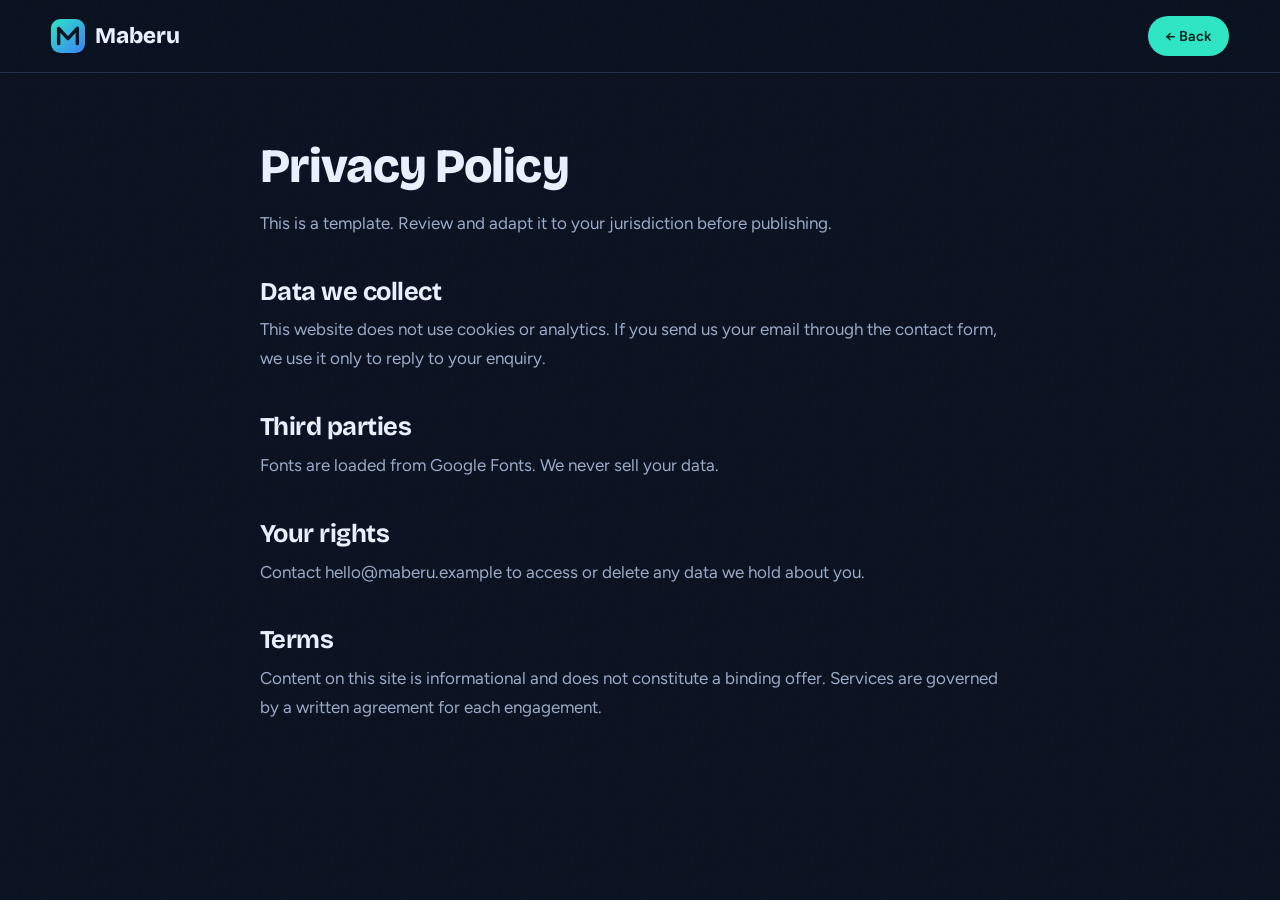
==== privacy.html @ a10a84b3 "first commit Co-authored-by: Copilot <223556219+Copilot@users.noreply.github.com>" ====
<!DOCTYPE html>
<html lang="en">
<head>
  <meta charset="utf-8">
  <meta name="viewport" content="width=device-width, initial-scale=1">
  <title>Privacy &amp; Terms | Maberu</title>
  <meta name="robots" content="noindex">
  <link rel="icon" href="assets/logo.svg" type="image/svg+xml">
  <link href="https://fonts.googleapis.com/css2?family=Bricolage+Grotesque:opsz,wght@12..96,700;12..96,800&family=Figtree:wght@400;600&display=swap" rel="stylesheet">
  <link rel="stylesheet" href="styles.css">
</head>
<body>
<header class="site-header scrolled"><div class="wrap header-inner"><a class="brand" href="index.html"><img src="assets/logo.svg" alt="" width="34" height="34"><span>Maberu</span></a><a class="btn btn-sm" href="index.html">← Back</a></div></header>
<main class="wrap legal">
  <h1>Privacy Policy</h1>
  <p>This is a template. Review and adapt it to your jurisdiction before publishing.</p>
  <h2>Data we collect</h2>
  <p>This website does not use cookies or analytics. If you send us your email through the contact form, we use it only to reply to your enquiry.</p>
  <h2>Third parties</h2>
  <p>Fonts are loaded from Google Fonts. We never sell your data.</p>
  <h2>Your rights</h2>
  <p>Contact hello@maberu.example to access or delete any data we hold about you.</p>
  <h2 id="terms">Terms</h2>
  <p>Content on this site is informational and does not constitute a binding offer. Services are governed by a written agreement for each engagement.</p>
</main>
</body>
</html>
---- styles.css ----
:root{
  --bg:#0b1220;--bg2:#0f192d;--ink:#eaf1ff;--muted:#9bacc9;--line:#22304d;
  --teal:#2ee6c5;--blue:#3b82f6;--amber:#ffb84d;
  --display:'Bricolage Grotesque',Georgia,serif;--body:'Figtree',Georgia,serif;
  --r:20px;
}
*{box-sizing:border-box;margin:0}
html{scroll-behavior:smooth;scroll-padding-top:80px}
body{background:var(--bg);color:var(--ink);font-family:var(--body);line-height:1.7;font-size:17px;overflow-x:hidden}
body::before{content:"";position:fixed;inset:0;pointer-events:none;opacity:.05;z-index:100;
  background-image:url("data:image/svg+xml;utf8,<svg xmlns='http://www.w3.org/2000/svg' width='120' height='120'><filter id='n'><feTurbulence baseFrequency='.9' numOctaves='2'/></filter><rect width='120' height='120' filter='url(%23n)'/></svg>")}
a{color:inherit;text-decoration:none}
.wrap{width:min(1180px,92%);margin:auto}
h1,h2,h3,h4{font-family:var(--display);line-height:1.1;letter-spacing:-.02em}
h2{font-size:clamp(2.2rem,5vw,3.8rem);max-width:16ch;margin-bottom:3rem}
h3{font-size:1.35rem;margin-bottom:.5rem}
.muted{color:var(--muted)}
.eyebrow{font-size:.8rem;letter-spacing:.16em;text-transform:uppercase;color:var(--teal);font-weight:600;margin-bottom:1.2rem}

/* header */
.site-header{position:fixed;inset:0 0 auto;z-index:50;transition:background .3s,backdrop-filter .3s,border-color .3s;border-bottom:1px solid transparent}
.site-header.scrolled{background:rgba(11,18,32,.8);backdrop-filter:blur(14px);border-color:var(--line)}
.header-inner{display:flex;align-items:center;justify-content:space-between;height:72px}
.brand{display:flex;align-items:center;gap:.6rem;font-family:var(--display);font-weight:800;font-size:1.4rem}
.brand img{transition:transform .5s}.brand:hover img{transform:rotate(-12deg) scale(1.1)}
.nav{display:flex;align-items:center;gap:2rem;font-weight:500;font-size:.95rem}
.nav a:not(.btn){color:var(--muted);transition:color .2s}.nav a:not(.btn):hover{color:var(--ink)}
.menu-btn{display:none;background:none;border:0;width:40px;height:40px;cursor:pointer}
.menu-btn span{display:block;height:2px;background:var(--ink);margin:7px 8px}

/* buttons */
.btn{display:inline-flex;align-items:center;gap:.6rem;background:var(--teal);color:#06231d;font-weight:600;padding:.8rem 1.5rem;border-radius:999px;border:0;cursor:pointer;font:inherit;font-weight:600;transition:transform .2s,box-shadow .2s}
.btn:hover{transform:translateY(-2px) scale(1.03);box-shadow:0 10px 30px -6px rgba(46,230,197,.6)}
.btn-sm{padding:.5rem 1.1rem;font-size:.9rem}
.btn-lg{padding:1rem 1.9rem;font-size:1.05rem}
.btn-xl{padding:1.2rem 2.4rem;font-size:1.2rem}
.btn-ghost{background:transparent;color:var(--ink);border:1px solid var(--line)}
.btn-ghost:hover{box-shadow:none;border-color:var(--teal)}
:focus-visible{outline:2px solid var(--amber);outline-offset:3px}

/* hero */
.hero{position:relative;padding:150px 0 40px;overflow:hidden}
.mesh{position:absolute;inset:0;z-index:-1;background:
  radial-gradient(600px 400px at 85% 10%,rgba(59,130,246,.35),transparent 70%),
  radial-gradient(500px 400px at 10% 60%,rgba(46,230,197,.18),transparent 70%),
  linear-gradient(var(--line) 1px,transparent 1px) 0 0/60px 60px,
  linear-gradient(90deg,var(--line) 1px,transparent 1px) 0 0/60px 60px;
  -webkit-mask-image:linear-gradient(#000 40%,transparent);mask-image:linear-gradient(#000 40%,transparent)}
.hero-grid{display:grid;grid-template-columns:1.15fr .85fr;gap:3rem;align-items:center}
h1{font-size:clamp(2.8rem,7vw,5.8rem);font-weight:800;margin-bottom:1.5rem}
h1 .w{display:inline-block;margin-right:.25em;opacity:0;transform:translateY(30px);animation:up .7s var(--d) cubic-bezier(.2,.8,.2,1) forwards}
.grad{background:linear-gradient(90deg,var(--teal),var(--blue));-webkit-background-clip:text;background-clip:text;color:transparent}
.sub{font-size:1.2rem;color:var(--muted);max-width:54ch;margin-bottom:2rem}
.cta-row{display:flex;gap:1rem;flex-wrap:wrap;margin-bottom:2.5rem}
.proof{list-style:none;padding:0;display:flex;gap:2.5rem;flex-wrap:wrap}
.proof strong{display:block;font-family:var(--display);font-size:3rem;line-height:1;color:var(--teal)}
.proof span{font-size:.85rem;color:var(--muted)}
.reveal{opacity:0;transform:translateY(28px);transition:opacity .8s var(--d,0ms),transform .8s var(--d,0ms)}
.reveal.in{opacity:1;transform:none}
.hero .reveal{animation:up .8s var(--d) forwards;transition:none}
@keyframes up{to{opacity:1;transform:none}}

/* mock */
.mock{position:relative;transform:perspective(1200px) rotateY(-10deg) rotateX(4deg)}
.window{background:linear-gradient(160deg,#16233f,#0d1628);border:1px solid var(--line);border-radius:var(--r);padding:1rem;box-shadow:0 40px 80px -20px rgba(0,0,0,.7),0 0 80px -20px rgba(46,230,197,.3)}
.bar{display:flex;align-items:center;gap:6px;margin-bottom:1rem}
.bar i{width:10px;height:10px;border-radius:50%;background:#33466c}
.bar b{margin-left:.6rem;font-size:.75rem;color:var(--muted);font-weight:500}
.kpis{display:grid;grid-template-columns:repeat(3,1fr);gap:.6rem}
.kpis div{background:rgba(255,255,255,.04);border-radius:12px;padding:.6rem .8rem}
.kpis small{display:block;font-size:.65rem;color:var(--muted)}
.kpis strong{font-family:var(--display);font-size:1.5rem}
.chart{width:100%;margin:.8rem 0}
.rows{list-style:none;padding:0;font-size:.8rem}
.rows li{display:flex;align-items:center;gap:.5rem;padding:.5rem 0;border-top:1px solid var(--line)}
.rows em{margin-left:auto;font-style:normal;color:var(--muted)}
.dot{width:8px;height:8px;border-radius:50%}.ok{background:var(--teal)}.wait{background:var(--amber)}
.chip{position:absolute;background:#0b1220;border:1px solid var(--teal);padding:.5rem .9rem;border-radius:999px;font-size:.8rem;box-shadow:0 10px 30px rgba(0,0,0,.5);animation:float 5s ease-in-out infinite}
.c1{top:-18px;right:-10px}.c2{bottom:-16px;left:-24px;animation-delay:-2.5s;border-color:var(--blue)}
@keyframes float{50%{transform:translateY(-10px)}}
.stack{display:flex;flex-wrap:wrap;gap:.7rem 2rem;justify-content:center;margin-top:5rem;padding:1.5rem 0;border-top:1px solid var(--line);color:var(--muted);font-family:var(--display);font-weight:500}

/* sections */
.section{padding:7rem 0}
.alt{background:var(--bg2);clip-path:polygon(0 3vw,100% 0,100% calc(100% - 3vw),0 100%);padding:10rem 0}
.bento{display:grid;grid-template-columns:repeat(4,1fr);gap:1.2rem}
.card{background:linear-gradient(160deg,rgba(255,255,255,.05),rgba(255,255,255,.01));border:1px solid var(--line);border-radius:var(--r);padding:1.8rem;transition:transform .3s,border-color .3s}
.card:hover{transform:translateY(-6px);border-color:var(--teal)}
.card.big{grid-column:span 2;grid-row:span 2;background:linear-gradient(160deg,rgba(46,230,197,.15),rgba(59,130,246,.08))}
.card.wide{grid-column:span 2}
.card p{color:var(--muted);font-size:.97rem}
.ico{width:48px;height:48px;border-radius:14px;display:grid;place-items:center;font-size:1.4rem;color:#06231d;background:linear-gradient(135deg,var(--teal),var(--blue));margin-bottom:1.2rem;transition:transform .3s}
.card:hover .ico{transform:rotate(-8deg) scale(1.1)}
.cases{display:grid;grid-template-columns:repeat(2,1fr);gap:1.2rem}
.case{padding:2rem;border-left:3px solid var(--teal);background:rgba(255,255,255,.03);border-radius:0 var(--r) var(--r) 0}
.case p{color:var(--muted)}
.tag{font-size:.72rem;text-transform:uppercase;letter-spacing:.12em;color:var(--amber);font-weight:600}
.steps{list-style:none;padding:0;display:grid;grid-template-columns:repeat(4,1fr);gap:1.5rem}
.steps b{font-family:var(--display);font-size:4rem;color:transparent;-webkit-text-stroke:1px var(--teal);line-height:1}
.steps p{color:var(--muted);font-size:.95rem}
.quotes{display:grid;grid-template-columns:repeat(3,1fr);gap:1.5rem}
.quote{background:rgba(255,255,255,.04);border:1px solid var(--line);border-radius:var(--r);padding:2rem;position:relative;transition:transform .3s}
.quote:nth-child(2){margin-top:2rem}.quote:hover{transform:translateY(-6px)}
.quote::before{content:"“";position:absolute;top:-.1em;right:1rem;font-family:var(--display);font-size:7rem;color:var(--teal);opacity:.25}
blockquote{font-size:1.1rem;margin-bottom:1.5rem}
figcaption{display:flex;gap:.8rem;align-items:center}
figcaption small{display:block;color:var(--muted)}
.av{width:44px;height:44px;border-radius:50%;display:grid;place-items:center;font-weight:700;font-size:.85rem;color:var(--ink);background:var(--bg);border:2px solid var(--teal)}
.faq-grid{display:grid;grid-template-columns:.8fr 1.2fr;gap:4rem}
.faq-grid h2{margin-bottom:1rem}
.muted a{color:var(--teal);text-decoration:underline}
details{border-bottom:1px solid var(--line);padding:1.2rem 0}
summary{cursor:pointer;font-family:var(--display);font-weight:700;font-size:1.15rem;list-style:none;display:flex;justify-content:space-between;gap:1rem;transition:color .2s}
summary::-webkit-details-marker{display:none}
summary::after{content:"+";color:var(--teal);font-size:1.6rem;line-height:1;transition:transform .3s}
details[open] summary::after{transform:rotate(45deg)}
summary:hover{color:var(--teal)}
details p{color:var(--muted);margin-top:.8rem;animation:up .4s forwards;opacity:0;transform:translateY(-6px)}

/* final */
.final{padding:9rem 0;text-align:center;position:relative;overflow:hidden;background:radial-gradient(700px 400px at 50% 100%,rgba(46,230,197,.3),transparent 70%),linear-gradient(135deg,#102447,#0b1220)}
.final h2{margin:0 auto 1rem;max-width:18ch;font-size:clamp(2.6rem,6vw,4.8rem)}
.final p{color:var(--muted);font-size:1.2rem;margin-bottom:2.5rem}
.lead{display:flex;gap:.8rem;justify-content:center;flex-wrap:wrap}
.lead input{padding:1.1rem 1.5rem;border-radius:999px;border:1px solid var(--line);background:rgba(255,255,255,.06);color:var(--ink);font:inherit;min-width:min(340px,100%)}
.micro{list-style:none;padding:0;display:flex;gap:1.5rem;justify-content:center;flex-wrap:wrap;margin-top:2rem;color:var(--muted);font-size:.95rem}

.footer{background:#070c17;padding:4rem 0 1.5rem;font-size:.95rem;position:relative}
.footer::before{content:"";position:absolute;top:0;left:0;right:0;height:1px;background:linear-gradient(90deg,transparent,var(--teal),transparent)}
.foot-grid{display:grid;grid-template-columns:1.5fr 1fr 1.2fr 1fr;gap:2rem}
.foot-grid h4{font-size:1rem;margin-bottom:.8rem}
.foot-grid a,.foot-grid span{display:block;color:var(--muted);margin-bottom:.4rem;transition:color .2s}
.foot-grid a:hover{color:var(--teal)}
.social{display:flex;gap:.6rem}
.social a{width:40px;height:40px;border:1px solid var(--line);border-radius:50%;display:grid;place-items:center;margin:0;transition:transform .3s,background .3s}
.social a:hover{transform:rotate(12deg) scale(1.1);background:var(--teal);color:#06231d}
.bottom{display:flex;justify-content:space-between;flex-wrap:wrap;gap:1rem;margin-top:3rem;padding-top:1.5rem;border-top:1px solid var(--line);color:var(--muted);font-size:.85rem}
.bottom a:hover{color:var(--teal)}

.legal{padding:140px 0 5rem;max-width:760px}
.legal h1{font-size:3rem;margin-bottom:1rem}.legal h2{font-size:1.6rem;margin:2.5rem 0 .6rem}.legal p{color:var(--muted)}

@media(max-width:900px){
  .hero-grid,.faq-grid{grid-template-columns:1fr}
  .mock{transform:none;max-width:480px}
  .bento,.steps{grid-template-columns:1fr 1fr}
  .quotes,.cases{grid-template-columns:1fr}.quote:nth-child(2){margin-top:0}
  .foot-grid{grid-template-columns:1fr 1fr}
  .menu-btn{display:block}
  .nav{position:fixed;inset:72px 0 auto;flex-direction:column;background:var(--bg);padding:2rem;border-bottom:1px solid var(--line);transform:translateY(-130%);transition:transform .3s}
  .nav.open{transform:none}
}
@media(max-width:560px){.bento,.steps{grid-template-columns:1fr}.card.big,.card.wide{grid-column:auto;grid-row:auto}}
@media(prefers-reduced-motion:reduce){*{animation:none!important;transition:none!important}.reveal,h1 .w{opacity:1!important;transform:none!important}}
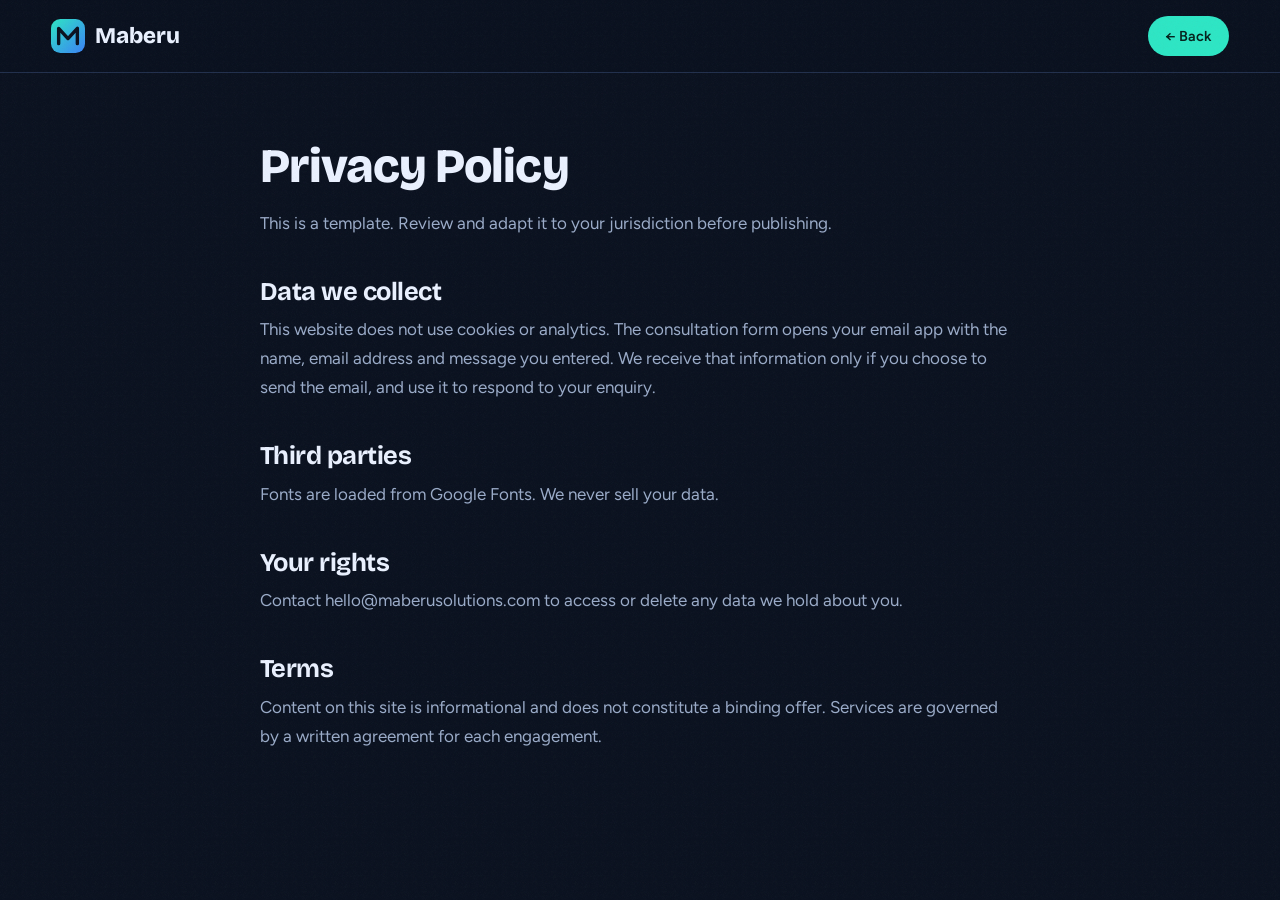
==== commit f9e02a5d: "Update Maberu contact form and footer Co-authored-by: Copilot <223556219+Copilot@users.noreply.githu" ====
--- a/privacy.html
+++ b/privacy.html
@@ -15,11 +15,11 @@
   <h1>Privacy Policy</h1>
   <p>This is a template. Review and adapt it to your jurisdiction before publishing.</p>
   <h2>Data we collect</h2>
-  <p>This website does not use cookies or analytics. If you send us your email through the contact form, we use it only to reply to your enquiry.</p>
+  <p>This website does not use cookies or analytics. The consultation form opens your email app with the name, email address and message you entered. We receive that information only if you choose to send the email, and use it to respond to your enquiry.</p>
   <h2>Third parties</h2>
   <p>Fonts are loaded from Google Fonts. We never sell your data.</p>
   <h2>Your rights</h2>
-  <p>Contact hello@maberu.example to access or delete any data we hold about you.</p>
+  <p>Contact hello@maberusolutions.com to access or delete any data we hold about you.</p>
   <h2 id="terms">Terms</h2>
   <p>Content on this site is informational and does not constitute a binding offer. Services are governed by a written agreement for each engagement.</p>
 </main>
--- a/styles.css
+++ b/styles.css
@@ -121,8 +121,13 @@
 .final{padding:9rem 0;text-align:center;position:relative;overflow:hidden;background:radial-gradient(700px 400px at 50% 100%,rgba(46,230,197,.3),transparent 70%),linear-gradient(135deg,#102447,#0b1220)}
 .final h2{margin:0 auto 1rem;max-width:18ch;font-size:clamp(2.6rem,6vw,4.8rem)}
 .final p{color:var(--muted);font-size:1.2rem;margin-bottom:2.5rem}
-.lead{display:flex;gap:.8rem;justify-content:center;flex-wrap:wrap}
-.lead input{padding:1.1rem 1.5rem;border-radius:999px;border:1px solid var(--line);background:rgba(255,255,255,.06);color:var(--ink);font:inherit;min-width:min(340px,100%)}
+.lead{display:grid;grid-template-columns:1fr;gap:.65rem;text-align:left;width:min(620px,100%);margin:0 auto}
+.lead label{font-size:.92rem;font-weight:600}
+.lead input,.lead textarea{padding:.9rem 1.1rem;border-radius:12px;border:1px solid var(--line);background:rgba(255,255,255,.06);color:var(--ink);font:inherit;width:100%;margin-bottom:.4rem}
+.lead textarea{resize:vertical;min-height:130px}
+.lead input::placeholder{color:var(--muted)}
+.lead .btn{justify-self:center;margin-top:.5rem}
+.form-note{text-align:center;font-size:.9rem!important;margin:.1rem 0 0!important}
 .micro{list-style:none;padding:0;display:flex;gap:1.5rem;justify-content:center;flex-wrap:wrap;margin-top:2rem;color:var(--muted);font-size:.95rem}
 
 .footer{background:#070c17;padding:4rem 0 1.5rem;font-size:.95rem;position:relative}
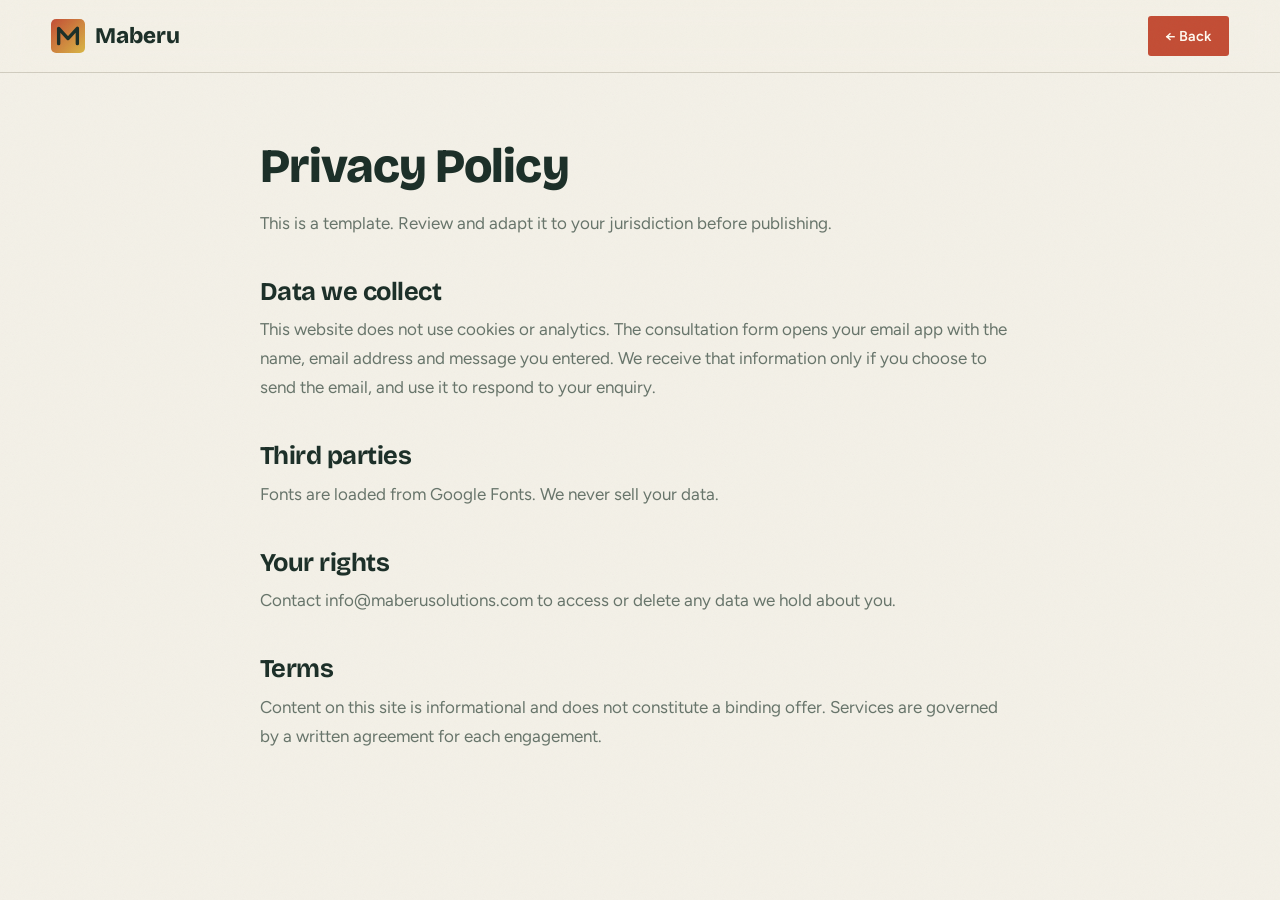
==== commit b1568fe5: "Use info@ email and animate hero dashboard mockup - Replace hello@maberusolutions.com with info@mabe" ====
--- a/privacy.html
+++ b/privacy.html
@@ -19,7 +19,7 @@
   <h2>Third parties</h2>
   <p>Fonts are loaded from Google Fonts. We never sell your data.</p>
   <h2>Your rights</h2>
-  <p>Contact hello@maberusolutions.com to access or delete any data we hold about you.</p>
+  <p>Contact info@maberusolutions.com to access or delete any data we hold about you.</p>
   <h2 id="terms">Terms</h2>
   <p>Content on this site is informational and does not constitute a binding offer. Services are governed by a written agreement for each engagement.</p>
 </main>
--- a/styles.css
+++ b/styles.css
@@ -1,13 +1,13 @@
 :root{
-  --bg:#0b1220;--bg2:#0f192d;--ink:#eaf1ff;--muted:#9bacc9;--line:#22304d;
-  --teal:#2ee6c5;--blue:#3b82f6;--amber:#ffb84d;
+  --bg:#f3f0e7;--bg2:#e8e4d8;--ink:#1d3029;--muted:#68756b;--line:#d0ccbf;
+  --teal:#c34e36;--blue:#526b50;--amber:#d9b746;
   --display:'Bricolage Grotesque',Georgia,serif;--body:'Figtree',Georgia,serif;
-  --r:20px;
+  --r:8px;
 }
 *{box-sizing:border-box;margin:0}
 html{scroll-behavior:smooth;scroll-padding-top:80px}
 body{background:var(--bg);color:var(--ink);font-family:var(--body);line-height:1.7;font-size:17px;overflow-x:hidden}
-body::before{content:"";position:fixed;inset:0;pointer-events:none;opacity:.05;z-index:100;
+body::before{content:"";position:fixed;inset:0;pointer-events:none;opacity:.025;z-index:100;
   background-image:url("data:image/svg+xml;utf8,<svg xmlns='http://www.w3.org/2000/svg' width='120' height='120'><filter id='n'><feTurbulence baseFrequency='.9' numOctaves='2'/></filter><rect width='120' height='120' filter='url(%23n)'/></svg>")}
 a{color:inherit;text-decoration:none}
 .wrap{width:min(1180px,92%);margin:auto}
@@ -19,7 +19,7 @@
 
 /* header */
 .site-header{position:fixed;inset:0 0 auto;z-index:50;transition:background .3s,backdrop-filter .3s,border-color .3s;border-bottom:1px solid transparent}
-.site-header.scrolled{background:rgba(11,18,32,.8);backdrop-filter:blur(14px);border-color:var(--line)}
+.site-header.scrolled{background:rgba(243,240,231,.92);backdrop-filter:blur(14px);border-color:var(--line)}
 .header-inner{display:flex;align-items:center;justify-content:space-between;height:72px}
 .brand{display:flex;align-items:center;gap:.6rem;font-family:var(--display);font-weight:800;font-size:1.4rem}
 .brand img{transition:transform .5s}.brand:hover img{transform:rotate(-12deg) scale(1.1)}
@@ -29,27 +29,26 @@
 .menu-btn span{display:block;height:2px;background:var(--ink);margin:7px 8px}
 
 /* buttons */
-.btn{display:inline-flex;align-items:center;gap:.6rem;background:var(--teal);color:#06231d;font-weight:600;padding:.8rem 1.5rem;border-radius:999px;border:0;cursor:pointer;font:inherit;font-weight:600;transition:transform .2s,box-shadow .2s}
-.btn:hover{transform:translateY(-2px) scale(1.03);box-shadow:0 10px 30px -6px rgba(46,230,197,.6)}
+.btn{display:inline-flex;align-items:center;gap:.6rem;background:var(--teal);color:#fffaf0;font-weight:600;padding:.8rem 1.5rem;border-radius:3px;border:0;cursor:pointer;font:inherit;font-weight:600;transition:transform .2s,box-shadow .2s}
+.btn:hover{transform:translateY(-2px);box-shadow:5px 5px 0 var(--amber)}
 .btn-sm{padding:.5rem 1.1rem;font-size:.9rem}
 .btn-lg{padding:1rem 1.9rem;font-size:1.05rem}
 .btn-xl{padding:1.2rem 2.4rem;font-size:1.2rem}
-.btn-ghost{background:transparent;color:var(--ink);border:1px solid var(--line)}
+.btn-ghost{background:transparent;color:var(--ink);border:1px solid var(--ink)}
 .btn-ghost:hover{box-shadow:none;border-color:var(--teal)}
 :focus-visible{outline:2px solid var(--amber);outline-offset:3px}
 
 /* hero */
 .hero{position:relative;padding:150px 0 40px;overflow:hidden}
 .mesh{position:absolute;inset:0;z-index:-1;background:
-  radial-gradient(600px 400px at 85% 10%,rgba(59,130,246,.35),transparent 70%),
-  radial-gradient(500px 400px at 10% 60%,rgba(46,230,197,.18),transparent 70%),
-  linear-gradient(var(--line) 1px,transparent 1px) 0 0/60px 60px,
-  linear-gradient(90deg,var(--line) 1px,transparent 1px) 0 0/60px 60px;
-  -webkit-mask-image:linear-gradient(#000 40%,transparent);mask-image:linear-gradient(#000 40%,transparent)}
+  radial-gradient(ellipse at 92% 9%,rgba(217,183,70,.22),transparent 27%),
+  linear-gradient(90deg,transparent 0 49.8%,rgba(29,48,41,.07) 49.9% 50.1%,transparent 50.2%),
+  repeating-linear-gradient(0deg,transparent 0 39px,rgba(29,48,41,.055) 40px);
+  -webkit-mask-image:linear-gradient(#000 45%,transparent);mask-image:linear-gradient(#000 45%,transparent)}
 .hero-grid{display:grid;grid-template-columns:1.15fr .85fr;gap:3rem;align-items:center}
 h1{font-size:clamp(2.8rem,7vw,5.8rem);font-weight:800;margin-bottom:1.5rem}
 h1 .w{display:inline-block;margin-right:.25em;opacity:0;transform:translateY(30px);animation:up .7s var(--d) cubic-bezier(.2,.8,.2,1) forwards}
-.grad{background:linear-gradient(90deg,var(--teal),var(--blue));-webkit-background-clip:text;background-clip:text;color:transparent}
+.grad{color:var(--teal);background:none}
 .sub{font-size:1.2rem;color:var(--muted);max-width:54ch;margin-bottom:2rem}
 .cta-row{display:flex;gap:1rem;flex-wrap:wrap;margin-bottom:2.5rem}
 .proof{list-style:none;padding:0;display:flex;gap:2.5rem;flex-wrap:wrap}
@@ -62,20 +61,27 @@
 
 /* mock */
 .mock{position:relative;transform:perspective(1200px) rotateY(-10deg) rotateX(4deg)}
-.window{background:linear-gradient(160deg,#16233f,#0d1628);border:1px solid var(--line);border-radius:var(--r);padding:1rem;box-shadow:0 40px 80px -20px rgba(0,0,0,.7),0 0 80px -20px rgba(46,230,197,.3)}
+.window{background:#203a32;color:#f3f0e7;border:1px solid #203a32;border-radius:var(--r);padding:1rem;box-shadow:12px 12px 0 rgba(29,48,41,.14)}
 .bar{display:flex;align-items:center;gap:6px;margin-bottom:1rem}
-.bar i{width:10px;height:10px;border-radius:50%;background:#33466c}
-.bar b{margin-left:.6rem;font-size:.75rem;color:var(--muted);font-weight:500}
+.bar i{width:10px;height:10px;border-radius:50%;background:#718777}
+.bar b{margin-left:.6rem;font-size:.75rem;color:#c5d0c4;font-weight:500}
 .kpis{display:grid;grid-template-columns:repeat(3,1fr);gap:.6rem}
-.kpis div{background:rgba(255,255,255,.04);border-radius:12px;padding:.6rem .8rem}
-.kpis small{display:block;font-size:.65rem;color:var(--muted)}
+.kpis div{background:rgba(243,240,231,.09);border-radius:4px;padding:.6rem .8rem}
+.kpis small{display:block;font-size:.65rem;color:#c5d0c4}
 .kpis strong{font-family:var(--display);font-size:1.5rem}
 .chart{width:100%;margin:.8rem 0}
 .rows{list-style:none;padding:0;font-size:.8rem}
-.rows li{display:flex;align-items:center;gap:.5rem;padding:.5rem 0;border-top:1px solid var(--line)}
-.rows em{margin-left:auto;font-style:normal;color:var(--muted)}
+.rows li{display:flex;align-items:center;gap:.5rem;padding:.5rem 0;border-top:1px solid rgba(243,240,231,.16)}
+.rows em{margin-left:auto;font-style:normal;color:#c5d0c4}
 .dot{width:8px;height:8px;border-radius:50%}.ok{background:var(--teal)}.wait{background:var(--amber)}
-.chip{position:absolute;background:#0b1220;border:1px solid var(--teal);padding:.5rem .9rem;border-radius:999px;font-size:.8rem;box-shadow:0 10px 30px rgba(0,0,0,.5);animation:float 5s ease-in-out infinite}
+.kpis strong{display:inline-block;transition:color .4s}.kpis strong.bump{color:#d9b746}
+.rows{height:7.5rem;overflow:hidden}
+.rows li.new{animation:rowIn .6s cubic-bezier(.2,.8,.2,1)}
+.rows em{transition:color .4s}.rows em.flash{color:#d9b746}
+@keyframes rowIn{from{opacity:0;transform:translateY(-12px)}}
+.chip.ping{animation:float 5s ease-in-out infinite,ping .6s ease-out}
+@keyframes ping{40%{box-shadow:0 0 0 6px rgba(217,183,70,.35),4px 4px 0 rgba(29,48,41,.15)}}
+.chip{position:absolute;background:var(--bg);border:1px solid var(--teal);padding:.5rem .9rem;border-radius:3px;font-size:.8rem;box-shadow:4px 4px 0 rgba(29,48,41,.15);animation:float 5s ease-in-out infinite}
 .c1{top:-18px;right:-10px}.c2{bottom:-16px;left:-24px;animation-delay:-2.5s;border-color:var(--blue)}
 @keyframes float{50%{transform:translateY(-10px)}}
 .stack{display:flex;flex-wrap:wrap;gap:.7rem 2rem;justify-content:center;margin-top:5rem;padding:1.5rem 0;border-top:1px solid var(--line);color:var(--muted);font-family:var(--display);font-weight:500}
@@ -84,28 +90,29 @@
 .section{padding:7rem 0}
 .alt{background:var(--bg2);clip-path:polygon(0 3vw,100% 0,100% calc(100% - 3vw),0 100%);padding:10rem 0}
 .bento{display:grid;grid-template-columns:repeat(4,1fr);gap:1.2rem}
-.card{background:linear-gradient(160deg,rgba(255,255,255,.05),rgba(255,255,255,.01));border:1px solid var(--line);border-radius:var(--r);padding:1.8rem;transition:transform .3s,border-color .3s}
+.card{background:rgba(255,255,255,.48);border:1px solid var(--line);border-radius:var(--r);padding:1.8rem;transition:transform .3s,border-color .3s}
 .card:hover{transform:translateY(-6px);border-color:var(--teal)}
-.card.big{grid-column:span 2;grid-row:span 2;background:linear-gradient(160deg,rgba(46,230,197,.15),rgba(59,130,246,.08))}
+.card.big{grid-column:span 2;grid-row:span 2;background:#e4e6d9}
 .card.wide{grid-column:span 2}
 .card p{color:var(--muted);font-size:.97rem}
-.ico{width:48px;height:48px;border-radius:14px;display:grid;place-items:center;font-size:1.4rem;color:#06231d;background:linear-gradient(135deg,var(--teal),var(--blue));margin-bottom:1.2rem;transition:transform .3s}
+.ico{width:48px;height:48px;border-radius:3px;display:grid;place-items:center;font-size:1.4rem;color:#fffaf0;background:var(--blue);margin-bottom:1.2rem;transition:transform .3s}
+.card:nth-child(3n) .ico{background:var(--teal)}
 .card:hover .ico{transform:rotate(-8deg) scale(1.1)}
 .cases{display:grid;grid-template-columns:repeat(2,1fr);gap:1.2rem}
-.case{padding:2rem;border-left:3px solid var(--teal);background:rgba(255,255,255,.03);border-radius:0 var(--r) var(--r) 0}
+.case{padding:2rem;border-left:3px solid var(--teal);background:rgba(255,255,255,.5);border-radius:0 var(--r) var(--r) 0}
 .case p{color:var(--muted)}
 .tag{font-size:.72rem;text-transform:uppercase;letter-spacing:.12em;color:var(--amber);font-weight:600}
 .steps{list-style:none;padding:0;display:grid;grid-template-columns:repeat(4,1fr);gap:1.5rem}
 .steps b{font-family:var(--display);font-size:4rem;color:transparent;-webkit-text-stroke:1px var(--teal);line-height:1}
 .steps p{color:var(--muted);font-size:.95rem}
 .quotes{display:grid;grid-template-columns:repeat(3,1fr);gap:1.5rem}
-.quote{background:rgba(255,255,255,.04);border:1px solid var(--line);border-radius:var(--r);padding:2rem;position:relative;transition:transform .3s}
+.quote{background:rgba(255,255,255,.58);border:1px solid var(--line);border-radius:var(--r);padding:2rem;position:relative;transition:transform .3s}
 .quote:nth-child(2){margin-top:2rem}.quote:hover{transform:translateY(-6px)}
-.quote::before{content:"“";position:absolute;top:-.1em;right:1rem;font-family:var(--display);font-size:7rem;color:var(--teal);opacity:.25}
+.quote::before{content:"“";position:absolute;top:-.1em;right:1rem;font-family:var(--display);font-size:7rem;color:var(--teal);opacity:.18}
 blockquote{font-size:1.1rem;margin-bottom:1.5rem}
 figcaption{display:flex;gap:.8rem;align-items:center}
 figcaption small{display:block;color:var(--muted)}
-.av{width:44px;height:44px;border-radius:50%;display:grid;place-items:center;font-weight:700;font-size:.85rem;color:var(--ink);background:var(--bg);border:2px solid var(--teal)}
+.av{width:44px;height:44px;border-radius:50%;display:grid;place-items:center;font-weight:700;font-size:.85rem;color:var(--ink);background:#e3ddc9;border:2px solid var(--teal)}
 .faq-grid{display:grid;grid-template-columns:.8fr 1.2fr;gap:4rem}
 .faq-grid h2{margin-bottom:1rem}
 .muted a{color:var(--teal);text-decoration:underline}
@@ -118,23 +125,23 @@
 details p{color:var(--muted);margin-top:.8rem;animation:up .4s forwards;opacity:0;transform:translateY(-6px)}
 
 /* final */
-.final{padding:9rem 0;text-align:center;position:relative;overflow:hidden;background:radial-gradient(700px 400px at 50% 100%,rgba(46,230,197,.3),transparent 70%),linear-gradient(135deg,#102447,#0b1220)}
+.final{padding:9rem 0;text-align:center;position:relative;overflow:hidden;background:#203a32;color:#f3f0e7}
 .final h2{margin:0 auto 1rem;max-width:18ch;font-size:clamp(2.6rem,6vw,4.8rem)}
-.final p{color:var(--muted);font-size:1.2rem;margin-bottom:2.5rem}
+.final p{color:#d0d8c9;font-size:1.2rem;margin-bottom:2.5rem}
 .lead{display:grid;grid-template-columns:1fr;gap:.65rem;text-align:left;width:min(620px,100%);margin:0 auto}
 .lead label{font-size:.92rem;font-weight:600}
-.lead input,.lead textarea{padding:.9rem 1.1rem;border-radius:12px;border:1px solid var(--line);background:rgba(255,255,255,.06);color:var(--ink);font:inherit;width:100%;margin-bottom:.4rem}
+.lead input,.lead textarea{padding:.9rem 1.1rem;border-radius:3px;border:1px solid rgba(243,240,231,.35);background:rgba(243,240,231,.08);color:#fffaf0;font:inherit;width:100%;margin-bottom:.4rem}
 .lead textarea{resize:vertical;min-height:130px}
-.lead input::placeholder{color:var(--muted)}
+.lead input::placeholder{color:#c5d0c4}
 .lead .btn{justify-self:center;margin-top:.5rem}
-.form-note{text-align:center;font-size:.9rem!important;margin:.1rem 0 0!important}
-.micro{list-style:none;padding:0;display:flex;gap:1.5rem;justify-content:center;flex-wrap:wrap;margin-top:2rem;color:var(--muted);font-size:.95rem}
+.form-note{text-align:center;font-size:.9rem!important;margin:.1rem 0 0!important;color:#c5d0c4!important}
+.micro{list-style:none;padding:0;display:flex;gap:1.5rem;justify-content:center;flex-wrap:wrap;margin-top:2rem;color:#d0d8c9;font-size:.95rem}
 
-.footer{background:#070c17;padding:4rem 0 1.5rem;font-size:.95rem;position:relative}
-.footer::before{content:"";position:absolute;top:0;left:0;right:0;height:1px;background:linear-gradient(90deg,transparent,var(--teal),transparent)}
+.footer{background:#192c26;color:#f3f0e7;padding:4rem 0 1.5rem;font-size:.95rem;position:relative}
+.footer::before{content:"";position:absolute;top:0;left:0;right:0;height:3px;background:var(--amber)}
 .foot-grid{display:grid;grid-template-columns:1.5fr 1fr 1.2fr 1fr;gap:2rem}
 .foot-grid h4{font-size:1rem;margin-bottom:.8rem}
-.foot-grid a,.foot-grid span{display:block;color:var(--muted);margin-bottom:.4rem;transition:color .2s}
+.foot-grid a,.foot-grid span{display:block;color:#c5d0c4;margin-bottom:.4rem;transition:color .2s}
 .foot-grid a:hover{color:var(--teal)}
 .social{display:flex;gap:.6rem}
 .social a{width:40px;height:40px;border:1px solid var(--line);border-radius:50%;display:grid;place-items:center;margin:0;transition:transform .3s,background .3s}
